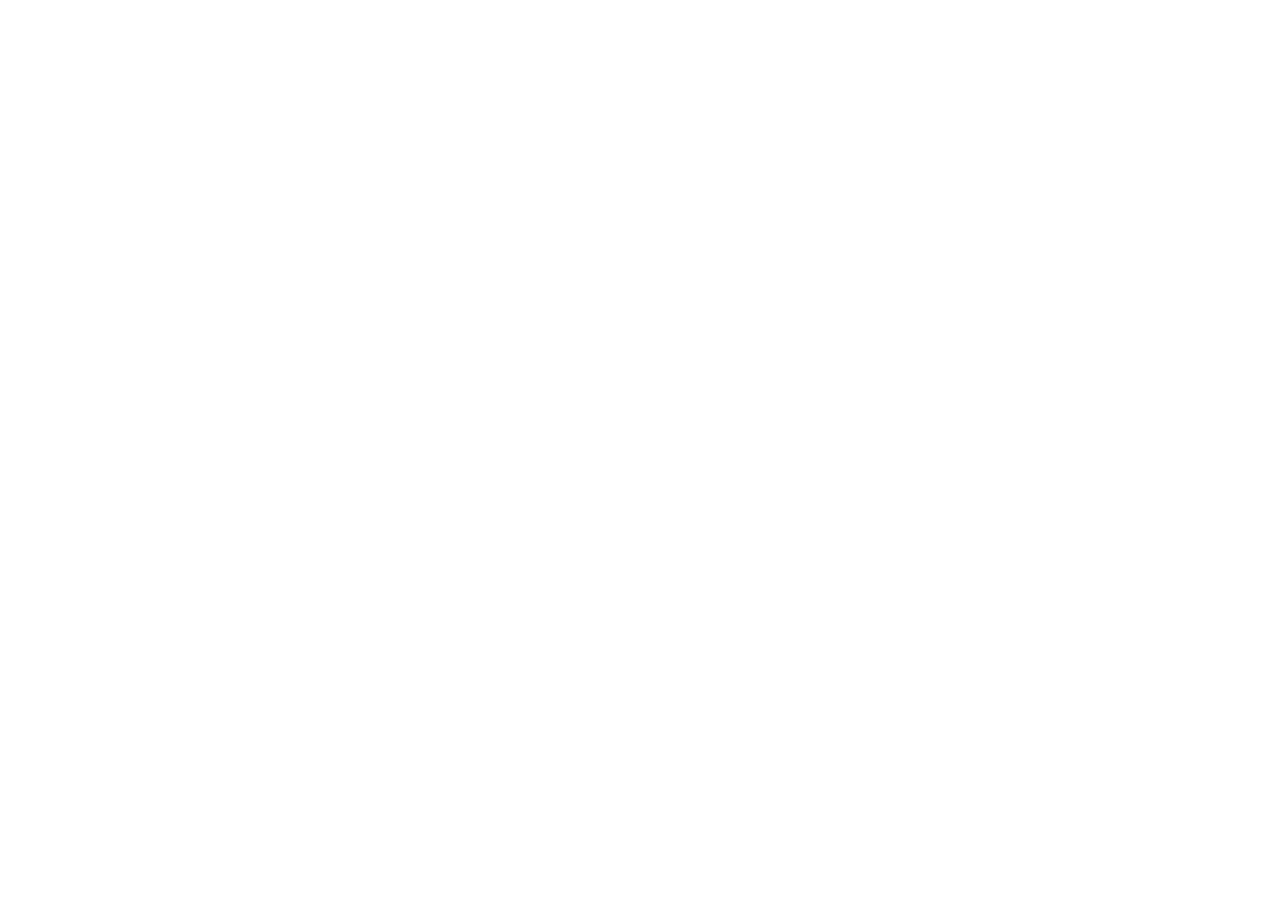
==== sem IA/index.html @ d4864483 "Criando pastas e arquivos" ====
<!DOCTYPE html>
<html lang="en">
<head>
    <meta charset="UTF-8">
    <meta name="viewport" content="width=device-width, initial-scale=1.0">
    <title>Document</title>
</head>
<body>
    
</body>
</html>
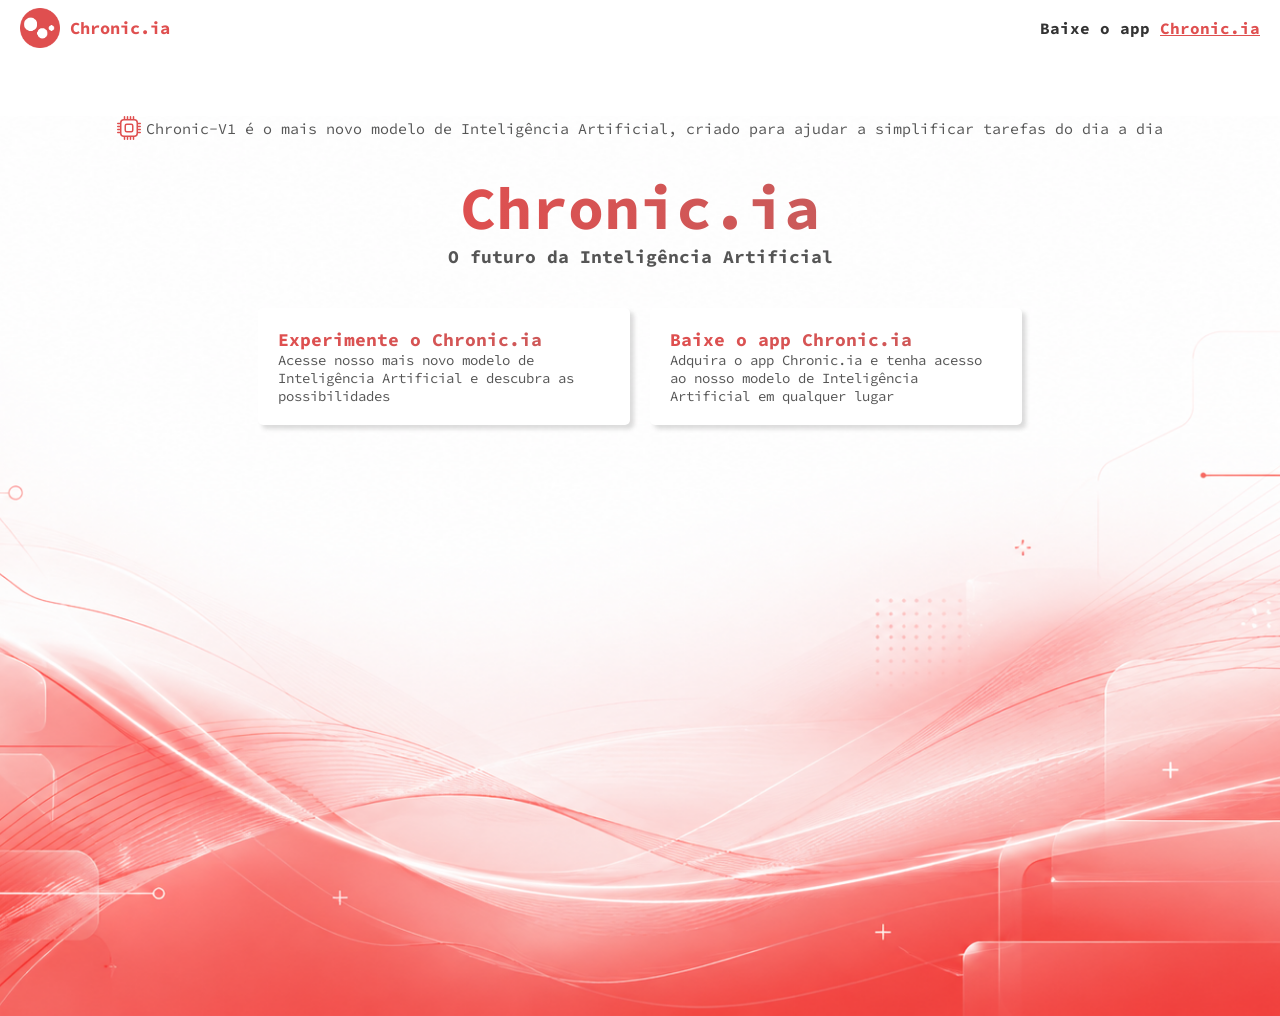
==== commit 95995ab2: "Criando início da landing page e estrutura de pastas" ====
--- a/sem IA/index.html
+++ b/sem IA/index.html
@@ -1,11 +1,52 @@
 <!DOCTYPE html>
 <html lang="en">
+
 <head>
     <meta charset="UTF-8">
     <meta name="viewport" content="width=device-width, initial-scale=1.0">
-    <title>Document</title>
+    <title>Chronic.ia</title>
+    <link rel="stylesheet" href="style.css">
+    <link rel="shortcut icon" href="../public/icon.png" type="image/x-icon">
 </head>
+
 <body>
-    
+    <header>
+        <div class="logo">
+            <img src="../public/icon.png" alt="Logo Chronic.ia" />
+            <h1>Chronic.ia</h1>
+        </div>
+
+        <a href="#">Baixe o app <span>Chronic.ia</span></a>
+    </header>
+
+    <main>
+        <div class="main-text">
+            <svg xmlns="http://www.w3.org/2000/svg" width="24" height="24" fill="#df4f4f" class="bi bi-cpu"
+                viewBox="0 0 16 16">
+                <path
+                    d="M5 0a.5.5 0 0 1 .5.5V2h1V.5a.5.5 0 0 1 1 0V2h1V.5a.5.5 0 0 1 1 0V2h1V.5a.5.5 0 0 1 1 0V2A2.5 2.5 0 0 1 14 4.5h1.5a.5.5 0 0 1 0 1H14v1h1.5a.5.5 0 0 1 0 1H14v1h1.5a.5.5 0 0 1 0 1H14v1h1.5a.5.5 0 0 1 0 1H14a2.5 2.5 0 0 1-2.5 2.5v1.5a.5.5 0 0 1-1 0V14h-1v1.5a.5.5 0 0 1-1 0V14h-1v1.5a.5.5 0 0 1-1 0V14h-1v1.5a.5.5 0 0 1-1 0V14A2.5 2.5 0 0 1 2 11.5H.5a.5.5 0 0 1 0-1H2v-1H.5a.5.5 0 0 1 0-1H2v-1H.5a.5.5 0 0 1 0-1H2v-1H.5a.5.5 0 0 1 0-1H2A2.5 2.5 0 0 1 4.5 2V.5A.5.5 0 0 1 5 0m-.5 3A1.5 1.5 0 0 0 3 4.5v7A1.5 1.5 0 0 0 4.5 13h7a1.5 1.5 0 0 0 1.5-1.5v-7A1.5 1.5 0 0 0 11.5 3zM5 6.5A1.5 1.5 0 0 1 6.5 5h3A1.5 1.5 0 0 1 11 6.5v3A1.5 1.5 0 0 1 9.5 11h-3A1.5 1.5 0 0 1 5 9.5zM6.5 6a.5.5 0 0 0-.5.5v3a.5.5 0 0 0 .5.5h3a.5.5 0 0 0 .5-.5v-3a.5.5 0 0 0-.5-.5z" />
+            </svg>
+            <h1>Chronic-V1 é o mais novo modelo de Inteligência Artificial, criado para ajudar a simplificar tarefas do
+                dia a dia</h1>
+        </div>
+
+        <div class="cta">
+            <h1>Chronic.ia</h1>
+            <p>O futuro da Inteligência Artificial</p>
+
+            <div class="links">
+                <a href="./chat.html">
+                    <h1>Experimente o Chronic.ia</h1>
+                    <p>Acesse nosso mais novo modelo de Inteligência Artificial e descubra as possibilidades</p>
+                </a>
+
+                <a href="./app.html">
+                    <h1>Baixe o app Chronic.ia</h1>
+                    <p>Adquira o app Chronic.ia e tenha acesso ao nosso modelo de Inteligência Artificial em qualquer lugar</p>
+                </a>
+            </div>
+        </div>
+    </main>
 </body>
+
 </html>
--- a/sem IA/style.css
+++ b/sem IA/style.css
@@ -0,0 +1,127 @@
+@import url('https://fonts.googleapis.com/css2?family=Source+Code+Pro:ital,wght@0,200..900;1,200..900&display=swap');
+
+* {
+  margin: 0;
+  padding: 0;
+  box-sizing: border-box;
+  font-family: "Source Code Pro", monospace;
+}
+
+html,
+body {
+  height: 100%;
+}
+
+header {
+  display: flex;
+  justify-content: space-between;
+  align-items: center;
+  padding: 8px 20px;
+
+  .logo {
+    display: flex;
+    align-items: center;
+    gap: 10px;
+
+    h1 {
+      font-size: 17px;
+      color: #df4f4f;
+    }
+
+    img {
+      width: 40px;
+    }
+  }
+
+  a {
+    text-decoration: none;
+    color: #333;
+    font-size: 16px;
+    font-weight: bold;
+
+    span {
+      color: #df4f4f;
+      text-decoration: underline;
+    }
+  }
+}
+
+main {
+  display: flex;
+  flex-direction: column;
+  align-items: center;
+  margin-top: 60px;
+  gap: 30px;
+  background-image: url(../public/wallpaper.png);
+  background-size: cover;
+  background-position: center;
+  height: 100%;
+
+  .main-text {
+    display: flex;
+    align-items: center;
+    justify-content: center;
+    gap: 5px;
+
+    h1 {
+      font-size: 15px;
+      color: #555555;
+      font-weight: normal;
+    }
+  }
+
+  .cta {
+    display: flex;
+    flex-direction: column;
+    align-items: center;
+    justify-content: center;
+
+    h1 {
+      background: -webkit-linear-gradient(25deg, #df4f4f, #c95b5b);
+      -webkit-background-clip: text;
+      -webkit-text-fill-color: transparent;
+      font-size: 60px;
+    }
+
+    p {
+      font-size: 18px;
+      color: #555555;
+      font-weight: bold;
+    }
+
+    .links {
+      display: flex;
+      gap: 20px;
+      margin-top: 20px;
+      padding: 20px;
+      justify-content: center;
+
+      a {
+        text-decoration: none;
+        background-color: #fff;
+        color: #df4f4f;
+        font-size: 16px;
+        font-weight: bold;
+        padding: 20px;
+        border-radius: 5px;
+        transition: 300ms;
+        width: 30%;
+        box-shadow: 4px 4px 4px #3333332c;
+
+        h1 {
+          font-size: 18px;
+        }
+
+        p {
+          font-size: 14px;
+          color: #555555;
+          font-weight: normal;
+        }
+
+        &:hover {
+          transform: scale(1.05);
+        }
+      }
+    }
+  }
+}
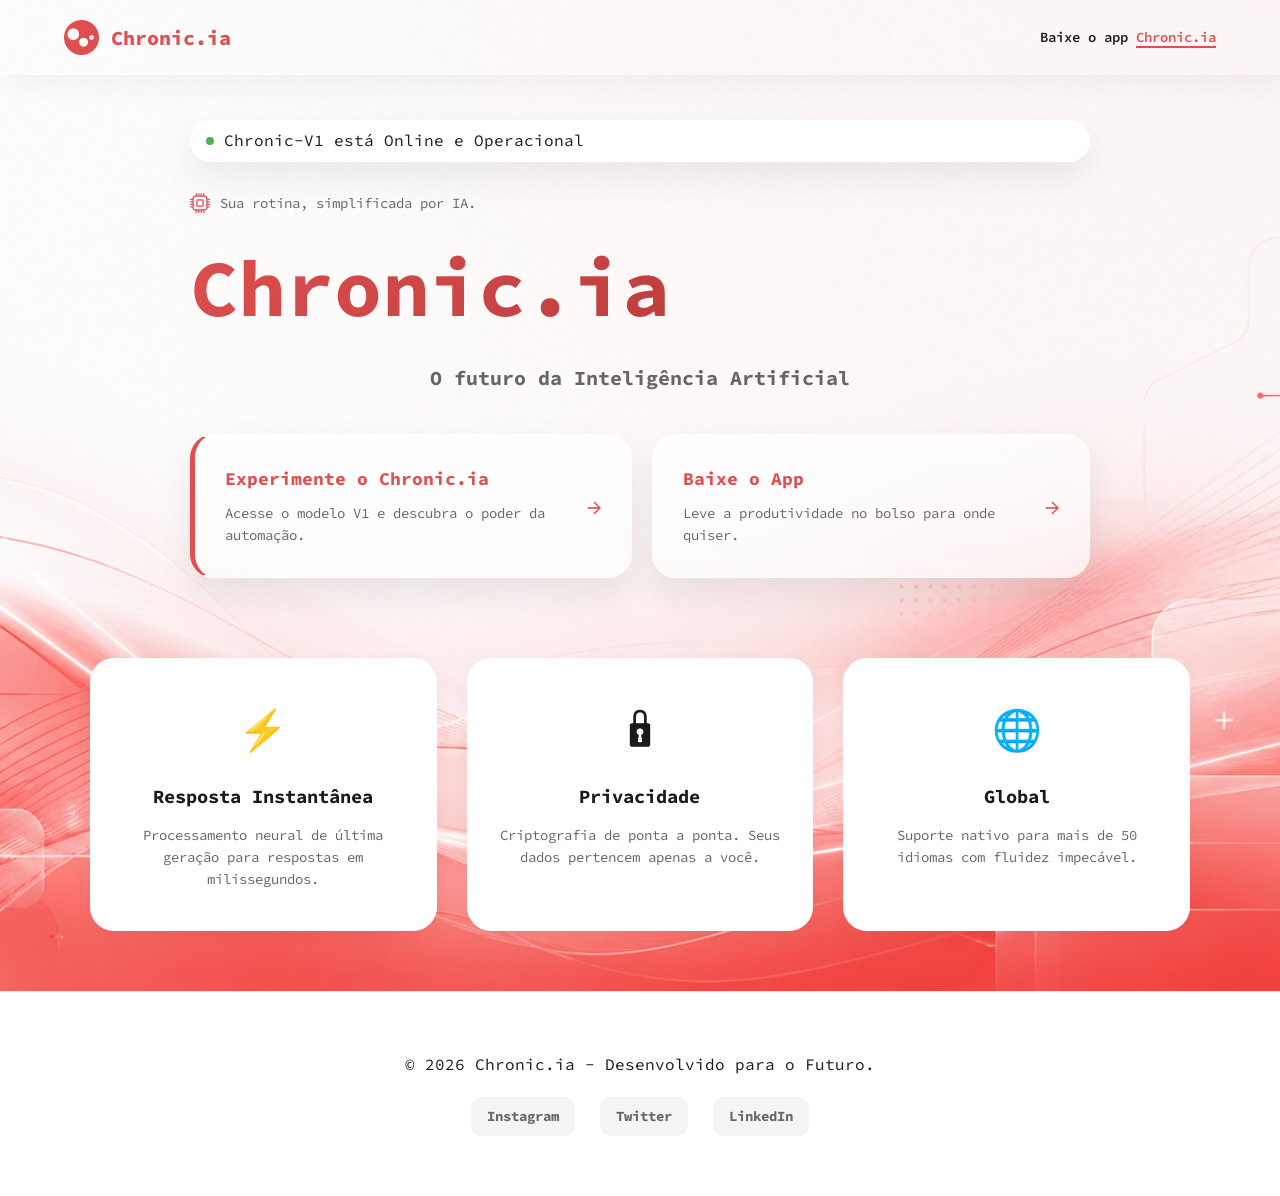
==== commit 16997857: "Mudanças na landing page e criei o arquivo chat.html" ====
--- a/sem IA/index.html
+++ b/sem IA/index.html
@@ -1,52 +1,85 @@
 <!DOCTYPE html>
-<html lang="en">
-
+<html lang="pt-br">
 <head>
     <meta charset="UTF-8">
     <meta name="viewport" content="width=device-width, initial-scale=1.0">
-    <title>Chronic.ia</title>
+    <title>Chronic.ia | O Futuro da Inteligência</title>
     <link rel="stylesheet" href="style.css">
     <link rel="shortcut icon" href="../public/icon.png" type="image/x-icon">
 </head>
-
 <body>
     <header>
         <div class="logo">
             <img src="../public/icon.png" alt="Logo Chronic.ia" />
             <h1>Chronic.ia</h1>
         </div>
-
-        <a href="#">Baixe o app <span>Chronic.ia</span></a>
+        <a href="#" class="nav-download">Baixe o app <span>Chronic.ia</span></a>
     </header>
 
     <main>
-        <div class="main-text">
-            <svg xmlns="http://www.w3.org/2000/svg" width="24" height="24" fill="#df4f4f" class="bi bi-cpu"
-                viewBox="0 0 16 16">
-                <path
-                    d="M5 0a.5.5 0 0 1 .5.5V2h1V.5a.5.5 0 0 1 1 0V2h1V.5a.5.5 0 0 1 1 0V2h1V.5a.5.5 0 0 1 1 0V2A2.5 2.5 0 0 1 14 4.5h1.5a.5.5 0 0 1 0 1H14v1h1.5a.5.5 0 0 1 0 1H14v1h1.5a.5.5 0 0 1 0 1H14v1h1.5a.5.5 0 0 1 0 1H14a2.5 2.5 0 0 1-2.5 2.5v1.5a.5.5 0 0 1-1 0V14h-1v1.5a.5.5 0 0 1-1 0V14h-1v1.5a.5.5 0 0 1-1 0V14h-1v1.5a.5.5 0 0 1-1 0V14A2.5 2.5 0 0 1 2 11.5H.5a.5.5 0 0 1 0-1H2v-1H.5a.5.5 0 0 1 0-1H2v-1H.5a.5.5 0 0 1 0-1H2v-1H.5a.5.5 0 0 1 0-1H2A2.5 2.5 0 0 1 4.5 2V.5A.5.5 0 0 1 5 0m-.5 3A1.5 1.5 0 0 0 3 4.5v7A1.5 1.5 0 0 0 4.5 13h7a1.5 1.5 0 0 0 1.5-1.5v-7A1.5 1.5 0 0 0 11.5 3zM5 6.5A1.5 1.5 0 0 1 6.5 5h3A1.5 1.5 0 0 1 11 6.5v3A1.5 1.5 0 0 1 9.5 11h-3A1.5 1.5 0 0 1 5 9.5zM6.5 6a.5.5 0 0 0-.5.5v3a.5.5 0 0 0 .5.5h3a.5.5 0 0 0 .5-.5v-3a.5.5 0 0 0-.5-.5z" />
-            </svg>
-            <h1>Chronic-V1 é o mais novo modelo de Inteligência Artificial, criado para ajudar a simplificar tarefas do
-                dia a dia</h1>
+        <div class="hero">
+            <div class="ai-status">
+                <span class="dot"></span>
+                <p>Chronic-V1 está Online e Operacional</p>
+            </div>
+            
+            <div class="main-text">
+                <svg xmlns="http://www.w3.org/2000/svg" width="20" height="20" fill="#df4f4f" viewBox="0 0 16 16">
+                    <path d="M5 0a.5.5 0 0 1 .5.5V2h1V.5a.5.5 0 0 1 1 0V2h1V.5a.5.5 0 0 1 1 0V2h1V.5a.5.5 0 0 1 1 0V2A2.5 2.5 0 0 1 14 4.5h1.5a.5.5 0 0 1 0 1H14v1h1.5a.5.5 0 0 1 0 1H14v1h1.5a.5.5 0 0 1 0 1H14v1h1.5a.5.5 0 0 1 0 1H14a2.5 2.5 0 0 1-2.5 2.5v1.5a.5.5 0 0 1-1 0V14h-1v1.5a.5.5 0 0 1-1 0V14h-1v1.5a.5.5 0 0 1-1 0V14h-1v1.5a.5.5 0 0 1-1 0V14A2.5 2.5 0 0 1 2 11.5H.5a.5.5 0 0 1 0-1H2v-1H.5a.5.5 0 0 1 0-1H2v-1H.5a.5.5 0 0 1 0-1H2v-1H.5a.5.5 0 0 1 0-1H2A2.5 2.5 0 0 1 4.5 2V.5A.5.5 0 0 1 5 0m-.5 3A1.5 1.5 0 0 0 3 4.5v7A1.5 1.5 0 0 0 4.5 13h7a1.5 1.5 0 0 0 1.5-1.5v-7A1.5 1.5 0 0 0 11.5 3zM5 6.5A1.5 1.5 0 0 1 6.5 5h3A1.5 1.5 0 0 1 11 6.5v3A1.5 1.5 0 0 1 9.5 11h-3A1.5 1.5 0 0 1 5 9.5zM6.5 6a.5.5 0 0 0-.5.5v3a.5.5 0 0 0 .5.5h3a.5.5 0 0 0 .5-.5v-3a.5.5 0 0 0-.5-.5z" />
+                </svg>
+                <span>Sua rotina, simplificada por IA.</span>
+            </div>
+
+            <div class="cta">
+                <h1>Chronic.ia</h1>
+                <p class="tagline">O futuro da Inteligência Artificial</p>
+
+                <div class="links-container">
+                    <a href="./chat.html" class="glass-card primary">
+                        <div class="content">
+                            <h3>Experimente o Chronic.ia</h3>
+                            <p>Acesse o modelo V1 e descubra o poder da automação.</p>
+                        </div>
+                        <span class="arrow">→</span>
+                    </a>
+
+                    <a href="#" class="glass-card">
+                        <div class="content">
+                            <h3>Baixe o App</h3>
+                            <p>Leve a produtividade no bolso para onde quiser.</p>
+                        </div>
+                        <span class="arrow">→</span>
+                    </a>
+                </div>
+            </div>
         </div>
 
-        <div class="cta">
-            <h1>Chronic.ia</h1>
-            <p>O futuro da Inteligência Artificial</p>
+        <section class="features">
+            <div class="feature-card">
+                <div class="icon">⚡</div>
+                <h3>Resposta Instantânea</h3>
+                <p>Processamento neural de última geração para respostas em milissegundos.</p>
+            </div>
+            <div class="feature-card">
+                <div class="icon">🔒</div>
+                <h3>Privacidade</h3>
+                <p>Criptografia de ponta a ponta. Seus dados pertencem apenas a você.</p>
+            </div>
+            <div class="feature-card">
+                <div class="icon">🌐</div>
+                <h3>Global</h3>
+                <p>Suporte nativo para mais de 50 idiomas com fluidez impecável.</p>
+            </div>
+        </section>
+    </main>
 
-            <div class="links">
-                <a href="./chat.html">
-                    <h1>Experimente o Chronic.ia</h1>
-                    <p>Acesse nosso mais novo modelo de Inteligência Artificial e descubra as possibilidades</p>
-                </a>
-
-                <a href="./app.html">
-                    <h1>Baixe o app Chronic.ia</h1>
-                    <p>Adquira o app Chronic.ia e tenha acesso ao nosso modelo de Inteligência Artificial em qualquer lugar</p>
-                </a>
-            </div>
+    <footer>
+        <p>&copy; 2026 Chronic.ia - Desenvolvido para o Futuro.</p>
+        <div class="social">
+            <a href="#">Instagram</a>
+            <a href="#">Twitter</a>
+            <a href="#">LinkedIn</a>
         </div>
-    </main>
+    </footer>
 </body>
-
 </html>
--- a/sem IA/style.css
+++ b/sem IA/style.css
@@ -1,4 +1,4 @@
-@import url('https://fonts.googleapis.com/css2?family=Source+Code+Pro:ital,wght@0,200..900;1,200..900&display=swap');
+@import url('https://fonts.googleapis.com/css2?family=Source+Code+Pro:wght@200..900&display=swap');
 
 * {
   margin: 0;
@@ -7,121 +7,250 @@
   font-family: "Source Code Pro", monospace;
 }
 
-html,
 body {
-  height: 100%;
+  background-color: #fdfdfd;
+  color: #1a1a1a;
+  line-height: 1.6;
+  overflow-x: hidden;
 }
 
 header {
   display: flex;
   justify-content: space-between;
   align-items: center;
-  padding: 8px 20px;
-
-  .logo {
-    display: flex;
-    align-items: center;
-    gap: 10px;
-
-    h1 {
-      font-size: 17px;
-      color: #df4f4f;
-    }
-
-    img {
-      width: 40px;
-    }
-  }
-
-  a {
-    text-decoration: none;
-    color: #333;
-    font-size: 16px;
-    font-weight: bold;
-
-    span {
-      color: #df4f4f;
-      text-decoration: underline;
-    }
-  }
+  padding: 20px 5%;
+  position: fixed;
+  width: 100%;
+  top: 0;
+  z-index: 1000;
+  box-shadow: 10px 10px 30px rgba(0, 0, 0, 0.05);
+}
+
+.logo {
+  display: flex;
+  align-items: center;
+  gap: 12px;
+}
+
+.logo img {
+  width: 35px;
+}
+
+.logo h1 {
+  font-size: 20px;
+  color: #df4f4f;
+  font-weight: 800;
+}
+
+.nav-download {
+  text-decoration: none;
+  color: #1a1a1a;
+  font-weight: 600;
+  font-size: 14px;
+  transition: 0.3s;
+}
+
+.nav-download span {
+  color: #df4f4f;
+  border-bottom: 2px solid #df4f4f;
 }
 
 main {
   display: flex;
   flex-direction: column;
   align-items: center;
-  margin-top: 60px;
-  gap: 30px;
-  background-image: url(../public/wallpaper.png);
+  padding: 60px 5%;
+  background-image: radial-gradient(circle at top right, rgba(223, 79, 79, 0.05), transparent),
+    url('../public/wallpaper.png');
   background-size: cover;
   background-position: center;
-  height: 100%;
-
-  .main-text {
-    display: flex;
-    align-items: center;
-    justify-content: center;
-    gap: 5px;
-
-    h1 {
-      font-size: 15px;
-      color: #555555;
-      font-weight: normal;
-    }
-  }
-
-  .cta {
-    display: flex;
+  min-height: 100vh;
+  padding-top: 120px;
+}
+
+.ai-status {
+  display: flex;
+  align-items: center;
+  gap: 10px;
+  background: white;
+  padding: 8px 16px;
+  border-radius: 50px;
+  box-shadow: 0 15px 35px rgba(0, 0, 0, 0.08);
+  margin-bottom: 30px;
+}
+
+.dot {
+  width: 8px;
+  height: 8px;
+  background: #4CAF50;
+  border-radius: 50%;
+  animation: pulse 2s infinite;
+}
+
+.main-text {
+  display: flex;
+  align-items: center;
+  gap: 10px;
+  color: #666;
+  font-size: 14px;
+}
+
+.cta h1 {
+  font-size: clamp(40px, 8vw, 80px);
+  background: linear-gradient(135deg, #df4f4f 0%, #a33232 100%);
+  -webkit-background-clip: text;
+  -webkit-text-fill-color: transparent;
+  margin: 10px 0;
+  animation: fadeInDown 1.2s ease-out;
+}
+
+.tagline {
+  font-size: 20px;
+  font-weight: 700;
+  color: #666;
+  text-align: center;
+  margin-bottom: 40px;
+}
+
+.links-container {
+  display: flex;
+  gap: 20px;
+  width: 100%;
+  max-width: 900px;
+  margin-bottom: 80px;
+}
+
+.glass-card {
+  flex: 1;
+  text-decoration: none;
+  background: rgba(255, 255, 255, 0.7);
+  backdrop-filter: blur(15px);
+  padding: 30px;
+  border-radius: 24px;
+  border: 1px solid rgba(255, 255, 255, 0.4);
+  display: flex;
+  justify-content: space-between;
+  align-items: center;
+  transition: all 0.4s cubic-bezier(0.175, 0.885, 0.32, 1.275);
+  box-shadow: 0 15px 35px rgba(0, 0, 0, 0.08);
+}
+
+.glass-card.primary {
+  border-left: 5px solid #df4f4f;
+}
+
+.glass-card h3 {
+  color: #df4f4f;
+  font-size: 18px;
+  margin-bottom: 8px;
+}
+
+.glass-card p {
+  color: #666;
+  font-size: 14px;
+}
+
+.glass-card .arrow {
+  font-size: 24px;
+  color: #df4f4f;
+  transition: 0.3s;
+}
+
+.glass-card:hover {
+  transform: translateY(-10px);
+  background: white;
+  border-color: #df4f4f;
+}
+
+.features {
+  display: grid;
+  grid-template-columns: repeat(auto-fit, minmax(280px, 1fr));
+  gap: 30px;
+  width: 100%;
+  max-width: 1100px;
+}
+
+.feature-card {
+  background: white;
+  padding: 40px 30px;
+  border-radius: 24px;
+  text-align: center;
+  transition: 0.3s;
+  box-shadow: 0 4px 20px rgba(0, 0, 0, 0.03);
+}
+
+.feature-card:hover {
+  transform: translateY(-5px);
+  box-shadow: 0 15px 35px rgba(0, 0, 0, 0.08);
+}
+
+.feature-card .icon {
+  font-size: 40px;
+  margin-bottom: 20px;
+}
+
+.feature-card h3 {
+  margin-bottom: 12px;
+  font-weight: 700;
+}
+
+.feature-card p {
+  color: #666;
+  font-size: 14px;
+}
+
+footer {
+  padding: 60px 5%;
+  text-align: center;
+  background: #fff;
+  border-top: 1px solid #eee;
+}
+
+.social {
+  display: flex;
+  justify-content: center;
+  gap: 25px;
+  margin-top: 20px;
+}
+
+.social a {
+  text-decoration: none;
+  color: #666;
+  font-size: 14px;
+  font-weight: 700;
+  transition: 0.3s;
+  padding: 8px 16px;
+  background: #f5f5f5;
+  border-radius: 10px;
+}
+
+.social a:hover {
+  color: white;
+  background: #df4f4f;
+}
+
+@media (max-width: 768px) {
+  .links-container {
     flex-direction: column;
-    align-items: center;
-    justify-content: center;
-
-    h1 {
-      background: -webkit-linear-gradient(25deg, #df4f4f, #c95b5b);
-      -webkit-background-clip: text;
-      -webkit-text-fill-color: transparent;
-      font-size: 60px;
-    }
-
-    p {
-      font-size: 18px;
-      color: #555555;
-      font-weight: bold;
-    }
-
-    .links {
-      display: flex;
-      gap: 20px;
-      margin-top: 20px;
-      padding: 20px;
-      justify-content: center;
-
-      a {
-        text-decoration: none;
-        background-color: #fff;
-        color: #df4f4f;
-        font-size: 16px;
-        font-weight: bold;
-        padding: 20px;
-        border-radius: 5px;
-        transition: 300ms;
-        width: 30%;
-        box-shadow: 4px 4px 4px #3333332c;
-
-        h1 {
-          font-size: 18px;
-        }
-
-        p {
-          font-size: 14px;
-          color: #555555;
-          font-weight: normal;
-        }
-
-        &:hover {
-          transform: scale(1.05);
-        }
-      }
-    }
+  }
+
+  .glass-card {
+    width: 100%;
+  }
+
+  .cta h1 {
+    font-size: 45px;
+  }
+}
+
+@keyframes fadeInDown {
+  from {
+    opacity: 0;
+    transform: translateY(-30px);
+  }
+
+  to {
+    opacity: 1;
+    transform: translateY(0);
   }
 }
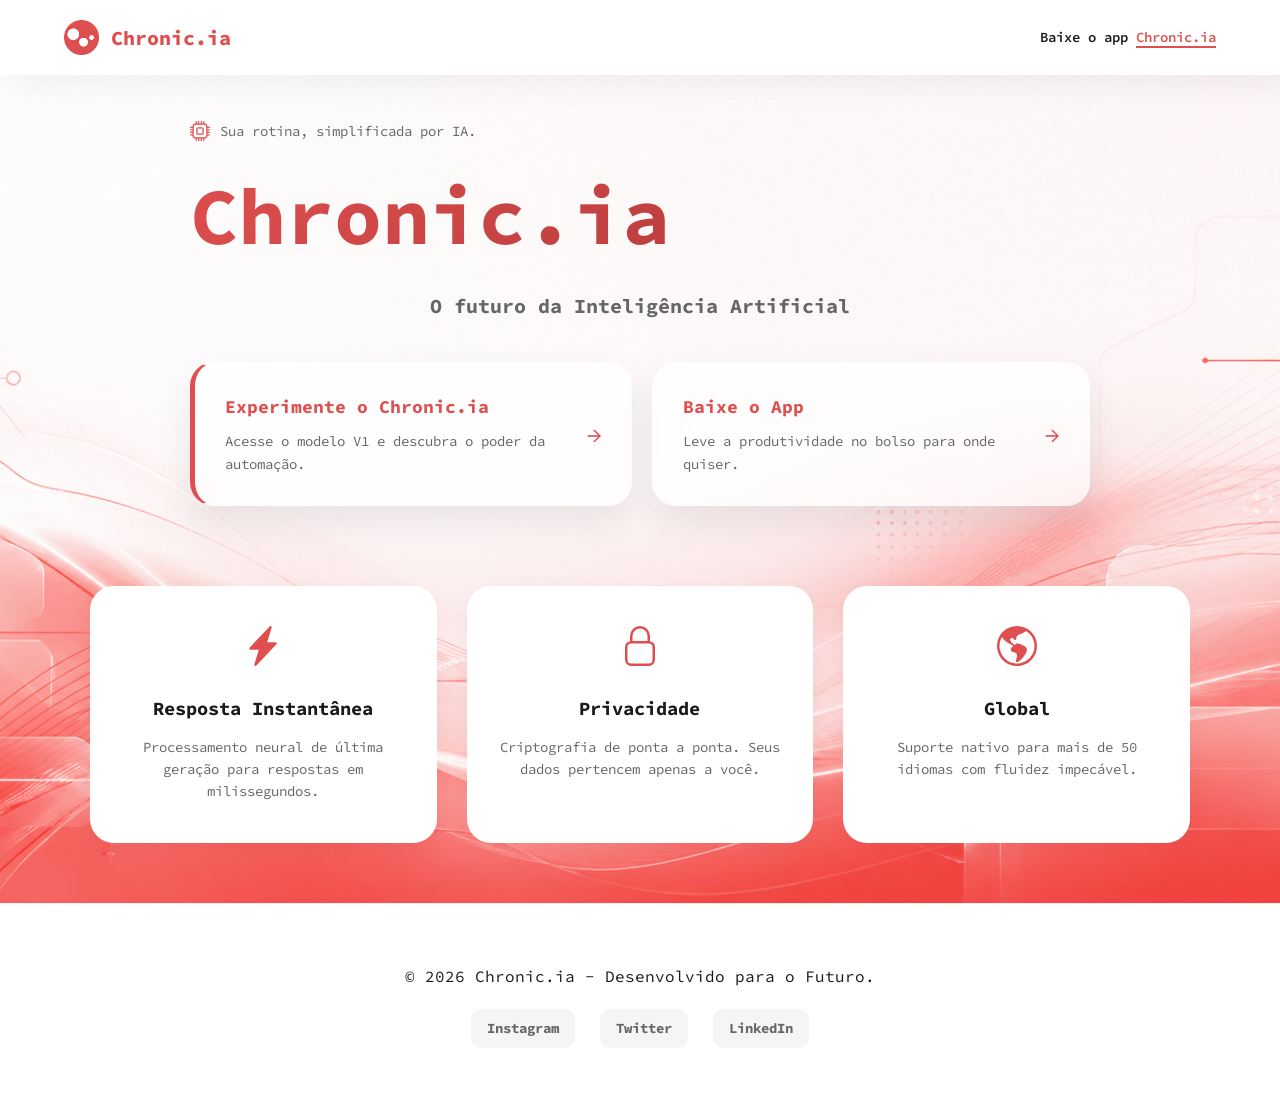
==== commit fef7ff3d: "Mudanças de interface na home e criação da pagina de login" ====
--- a/sem IA/index.html
+++ b/sem IA/index.html
@@ -1,5 +1,6 @@
 <!DOCTYPE html>
 <html lang="pt-br">
+
 <head>
     <meta charset="UTF-8">
     <meta name="viewport" content="width=device-width, initial-scale=1.0">
@@ -7,25 +8,22 @@
     <link rel="stylesheet" href="style.css">
     <link rel="shortcut icon" href="../public/icon.png" type="image/x-icon">
 </head>
+
 <body>
     <header>
         <div class="logo">
             <img src="../public/icon.png" alt="Logo Chronic.ia" />
             <h1>Chronic.ia</h1>
         </div>
-        <a href="#" class="nav-download">Baixe o app <span>Chronic.ia</span></a>
+        <a href="./download.html" class="nav-download">Baixe o app <span>Chronic.ia</span></a>
     </header>
 
     <main>
         <div class="hero">
-            <div class="ai-status">
-                <span class="dot"></span>
-                <p>Chronic-V1 está Online e Operacional</p>
-            </div>
-            
             <div class="main-text">
                 <svg xmlns="http://www.w3.org/2000/svg" width="20" height="20" fill="#df4f4f" viewBox="0 0 16 16">
-                    <path d="M5 0a.5.5 0 0 1 .5.5V2h1V.5a.5.5 0 0 1 1 0V2h1V.5a.5.5 0 0 1 1 0V2h1V.5a.5.5 0 0 1 1 0V2A2.5 2.5 0 0 1 14 4.5h1.5a.5.5 0 0 1 0 1H14v1h1.5a.5.5 0 0 1 0 1H14v1h1.5a.5.5 0 0 1 0 1H14v1h1.5a.5.5 0 0 1 0 1H14a2.5 2.5 0 0 1-2.5 2.5v1.5a.5.5 0 0 1-1 0V14h-1v1.5a.5.5 0 0 1-1 0V14h-1v1.5a.5.5 0 0 1-1 0V14h-1v1.5a.5.5 0 0 1-1 0V14A2.5 2.5 0 0 1 2 11.5H.5a.5.5 0 0 1 0-1H2v-1H.5a.5.5 0 0 1 0-1H2v-1H.5a.5.5 0 0 1 0-1H2v-1H.5a.5.5 0 0 1 0-1H2A2.5 2.5 0 0 1 4.5 2V.5A.5.5 0 0 1 5 0m-.5 3A1.5 1.5 0 0 0 3 4.5v7A1.5 1.5 0 0 0 4.5 13h7a1.5 1.5 0 0 0 1.5-1.5v-7A1.5 1.5 0 0 0 11.5 3zM5 6.5A1.5 1.5 0 0 1 6.5 5h3A1.5 1.5 0 0 1 11 6.5v3A1.5 1.5 0 0 1 9.5 11h-3A1.5 1.5 0 0 1 5 9.5zM6.5 6a.5.5 0 0 0-.5.5v3a.5.5 0 0 0 .5.5h3a.5.5 0 0 0 .5-.5v-3a.5.5 0 0 0-.5-.5z" />
+                    <path
+                        d="M5 0a.5.5 0 0 1 .5.5V2h1V.5a.5.5 0 0 1 1 0V2h1V.5a.5.5 0 0 1 1 0V2h1V.5a.5.5 0 0 1 1 0V2A2.5 2.5 0 0 1 14 4.5h1.5a.5.5 0 0 1 0 1H14v1h1.5a.5.5 0 0 1 0 1H14v1h1.5a.5.5 0 0 1 0 1H14v1h1.5a.5.5 0 0 1 0 1H14a2.5 2.5 0 0 1-2.5 2.5v1.5a.5.5 0 0 1-1 0V14h-1v1.5a.5.5 0 0 1-1 0V14h-1v1.5a.5.5 0 0 1-1 0V14h-1v1.5a.5.5 0 0 1-1 0V14A2.5 2.5 0 0 1 2 11.5H.5a.5.5 0 0 1 0-1H2v-1H.5a.5.5 0 0 1 0-1H2v-1H.5a.5.5 0 0 1 0-1H2v-1H.5a.5.5 0 0 1 0-1H2A2.5 2.5 0 0 1 4.5 2V.5A.5.5 0 0 1 5 0m-.5 3A1.5 1.5 0 0 0 3 4.5v7A1.5 1.5 0 0 0 4.5 13h7a1.5 1.5 0 0 0 1.5-1.5v-7A1.5 1.5 0 0 0 11.5 3zM5 6.5A1.5 1.5 0 0 1 6.5 5h3A1.5 1.5 0 0 1 11 6.5v3A1.5 1.5 0 0 1 9.5 11h-3A1.5 1.5 0 0 1 5 9.5zM6.5 6a.5.5 0 0 0-.5.5v3a.5.5 0 0 0 .5.5h3a.5.5 0 0 0 .5-.5v-3a.5.5 0 0 0-.5-.5z" />
                 </svg>
                 <span>Sua rotina, simplificada por IA.</span>
             </div>
@@ -43,7 +41,7 @@
                         <span class="arrow">→</span>
                     </a>
 
-                    <a href="#" class="glass-card">
+                    <a href="./download.html" class="glass-card">
                         <div class="content">
                             <h3>Baixe o App</h3>
                             <p>Leve a produtividade no bolso para onde quiser.</p>
@@ -56,17 +54,35 @@
 
         <section class="features">
             <div class="feature-card">
-                <div class="icon">⚡</div>
+                <div class="icon">
+                    <svg xmlns="http://www.w3.org/2000/svg" width="40" height="40" fill="#df4f4f"
+                        class="bi bi-lightning-charge-fill" viewBox="0 0 16 16">
+                        <path
+                            d="M11.251.068a.5.5 0 0 1 .227.58L9.677 6.5H13a.5.5 0 0 1 .364.843l-8 8.5a.5.5 0 0 1-.842-.49L6.323 9.5H3a.5.5 0 0 1-.364-.843l8-8.5a.5.5 0 0 1 .615-.09z" />
+                    </svg>
+                </div>
                 <h3>Resposta Instantânea</h3>
                 <p>Processamento neural de última geração para respostas em milissegundos.</p>
             </div>
             <div class="feature-card">
-                <div class="icon">🔒</div>
+                <div class="icon">
+                    <svg xmlns="http://www.w3.org/2000/svg" width="40" height="40" fill="#df4f4f" class="bi bi-lock"
+                        viewBox="0 0 16 16">
+                        <path fill-rule="evenodd"
+                            d="M8 0a4 4 0 0 1 4 4v2.05a2.5 2.5 0 0 1 2 2.45v5a2.5 2.5 0 0 1-2.5 2.5h-7A2.5 2.5 0 0 1 2 13.5v-5a2.5 2.5 0 0 1 2-2.45V4a4 4 0 0 1 4-4M4.5 7A1.5 1.5 0 0 0 3 8.5v5A1.5 1.5 0 0 0 4.5 15h7a1.5 1.5 0 0 0 1.5-1.5v-5A1.5 1.5 0 0 0 11.5 7zM8 1a3 3 0 0 0-3 3v2h6V4a3 3 0 0 0-3-3" />
+                    </svg>
+                </div>
                 <h3>Privacidade</h3>
                 <p>Criptografia de ponta a ponta. Seus dados pertencem apenas a você.</p>
             </div>
             <div class="feature-card">
-                <div class="icon">🌐</div>
+                <div class="icon">
+                    <svg xmlns="http://www.w3.org/2000/svg" width="40" height="40" fill="#df4f4f"
+                        class="bi bi-globe-americas" viewBox="0 0 16 16">
+                        <path
+                            d="M8 0a8 8 0 1 0 0 16A8 8 0 0 0 8 0M2.04 4.326c.325 1.329 2.532 2.54 3.717 3.19.48.263.793.434.743.484q-.121.12-.242.234c-.416.396-.787.749-.758 1.266.035.634.618.824 1.214 1.017.577.188 1.168.38 1.286.983.082.417-.075.988-.22 1.52-.215.782-.406 1.48.22 1.48 1.5-.5 3.798-3.186 4-5 .138-1.243-2-2-3.5-2.5-.478-.16-.755.081-.99.284-.172.15-.322.279-.51.216-.445-.148-2.5-2-1.5-2.5.78-.39.952-.171 1.227.182.078.099.163.208.273.318.609.304.662-.132.723-.633.039-.322.081-.671.277-.867.434-.434 1.265-.791 2.028-1.12.712-.306 1.365-.587 1.579-.88A7 7 0 1 1 2.04 4.327Z" />
+                    </svg>
+                </div>
                 <h3>Global</h3>
                 <p>Suporte nativo para mais de 50 idiomas com fluidez impecável.</p>
             </div>
@@ -82,4 +98,5 @@
         </div>
     </footer>
 </body>
+
 </html>
--- a/sem IA/style.css
+++ b/sem IA/style.css
@@ -24,6 +24,7 @@
   top: 0;
   z-index: 1000;
   box-shadow: 10px 10px 30px rgba(0, 0, 0, 0.05);
+  background-color: #fff;
 }
 
 .logo {
@@ -68,25 +69,6 @@
   padding-top: 120px;
 }
 
-.ai-status {
-  display: flex;
-  align-items: center;
-  gap: 10px;
-  background: white;
-  padding: 8px 16px;
-  border-radius: 50px;
-  box-shadow: 0 15px 35px rgba(0, 0, 0, 0.08);
-  margin-bottom: 30px;
-}
-
-.dot {
-  width: 8px;
-  height: 8px;
-  background: #4CAF50;
-  border-radius: 50%;
-  animation: pulse 2s infinite;
-}
-
 .main-text {
   display: flex;
   align-items: center;
@@ -185,8 +167,16 @@
 }
 
 .feature-card .icon {
-  font-size: 40px;
   margin-bottom: 20px;
+}
+
+.feature-card:hover .icon {
+  transform: scale(1.1) rotate(10deg) translateY(-10px);
+  transition: 500ms;
+}
+
+.feature-card:hover .icon svg {
+  fill: red;
 }
 
 .feature-card h3 {
@@ -227,6 +217,265 @@
 .social a:hover {
   color: white;
   background: #df4f4f;
+}
+
+.download-page main {
+  justify-content: flex-start;
+  padding-top: 40px;
+}
+
+.download-hero {
+  text-align: center;
+  max-width: 700px;
+  margin-bottom: 50px;
+}
+
+.badge {
+  background: rgba(223, 79, 79, 0.1);
+  padding: 6px 15px;
+  border-radius: 30px;
+  font-size: 12px;
+  font-weight: 700;
+  color: #df4f4f;
+  display: inline-block;
+  margin-bottom: 20px;
+}
+
+.platform-grid {
+  display: grid;
+  grid-template-columns: repeat(auto-fit, minmax(280px, 1fr));
+  gap: 30px;
+  width: 100%;
+  max-width: 1000px;
+}
+
+.download-card {
+  background-color: rgba(255, 255, 255, 0.425);
+  padding: 40px;
+  border-radius: 30px;
+  text-align: center;
+  box-shadow: 10px 10px 30px rgba(0, 0, 0, 0.05);
+  transition: 0.4s ease;
+  border: 1px solid #f0f0f0;
+}
+
+.download-card.featured {
+  border: 2px solid #df4f4f;
+  transform: scale(1.05);
+}
+
+.download-card:hover .platform-icon {
+  transform: scale(1.1) rotate(10deg) translateY(-10px);
+  transition: 500ms;
+}
+
+.download-card:hover .platform-icon svg {
+  fill: red;
+}
+
+.platform-icon {
+  margin-bottom: 20px;
+}
+
+.download-card h2 {
+  margin-bottom: 5px;
+  font-size: 24px;
+}
+
+.download-card p {
+  color: #333;
+  margin-bottom: 25px;
+}
+
+.btn-group {
+  display: flex;
+  flex-direction: column;
+  gap: 12px;
+}
+
+.btn-main,
+.btn-primary-gradient,
+.btn-outline {
+  text-decoration: none;
+  padding: 14px;
+  border-radius: 12px;
+  font-weight: 700;
+  font-size: 14px;
+  transition: 0.3s;
+  display: flex;
+  justify-content: center;
+  align-items: center;
+  gap: 4px;
+}
+
+.btn-main {
+  background: #f5f5f5;
+  color: black;
+}
+
+.btn-primary-gradient {
+  background: linear-gradient(135deg, #df4f4f, #a33232);
+  color: white;
+}
+
+.btn-outline {
+  border: 2px solid #eee;
+  color: #333;
+}
+
+.btn-main:hover,
+.btn-outline:hover {
+  background: #eee;
+}
+
+.btn-primary-gradient:hover {
+  box-shadow: 0 8px 20px rgba(223, 79, 79, 0.3);
+}
+
+.login-container {
+  background: linear-gradient(135deg, #f5f5f5, #ffffff);
+  display: flex;
+  justify-content: center;
+  align-items: center;
+  min-height: 100vh;
+}
+
+.login-box {
+  background: #ffffff;
+  padding: 40px;
+  border-radius: 24px;
+  box-shadow: 0 25px 60px rgba(0, 0, 0, 0.08);
+  border: 1px solid #eeeeee;
+  text-align: center;
+}
+
+.login-header p {
+  font-size: 13px;
+  color: #666;
+  margin-bottom: 25px;
+}
+
+.input-group {
+  text-align: left;
+  margin-bottom: 18px;
+}
+
+.label-wrapper {
+  display: flex;
+  justify-content: space-between;
+  align-items: center;
+}
+
+.forgot-link {
+  font-size: 12px;
+  color: #df4f4f;
+  text-decoration: none;
+}
+
+.forgot-link:hover {
+  text-decoration: underline;
+}
+
+.input-group input {
+  width: 100%;
+  padding: 14px;
+  border-radius: 12px;
+  border: 1px solid #ddd;
+  font-size: 14px;
+  transition: 0.3s;
+}
+
+.input-group input:focus {
+  border-color: #df4f4f;
+  box-shadow: 0 0 0 3px rgba(223, 79, 79, 0.1);
+}
+
+.btn-login {
+  width: 100%;
+  padding: 15px;
+  background: linear-gradient(135deg, #df4f4f, #a33232);
+  color: white;
+  border: none;
+  border-radius: 12px;
+  font-size: 15px;
+  font-weight: 700;
+  cursor: pointer;
+  transition: 0.3s;
+  text-decoration: none;
+}
+
+.btn-login:hover {
+  transform: translateY(-2px);
+  box-shadow: 0 10px 20px rgba(223, 79, 79, 0.3);
+}
+
+.divider {
+  display: flex;
+  align-items: center;
+  margin: 25px 0;
+  color: #aaa;
+  font-size: 12px;
+}
+
+.divider::before,
+.divider::after {
+  content: "";
+  flex: 1;
+  height: 1px;
+  background: #eee;
+}
+
+.divider span {
+  margin: 0 10px;
+}
+
+.social-login {
+  display: flex;
+  gap: 10px;
+}
+
+.btn-social {
+  flex: 1;
+  padding: 12px;
+  border-radius: 10px;
+  border: 1px solid #ddd;
+  background: #fafafa;
+  cursor: pointer;
+  font-weight: 600;
+  transition: 0.3s;
+}
+
+.btn-social:hover {
+  background: #f0f0f0;
+}
+
+.signup-text {
+  margin-top: 20px;
+  font-size: 13px;
+}
+
+.signup-text a {
+  color: #df4f4f;
+  font-weight: 700;
+  text-decoration: none;
+}
+
+.back-home {
+  display: block;
+  text-align: center;
+  margin-top: 20px;
+  font-size: 12px;
+  color: #999;
+}
+
+@media (max-width: 768px) {
+  .download-card.featured {
+    transform: scale(1);
+  }
+
+  .preview-info ul {
+    grid-template-columns: 1fr;
+  }
 }
 
 @media (max-width: 768px) {
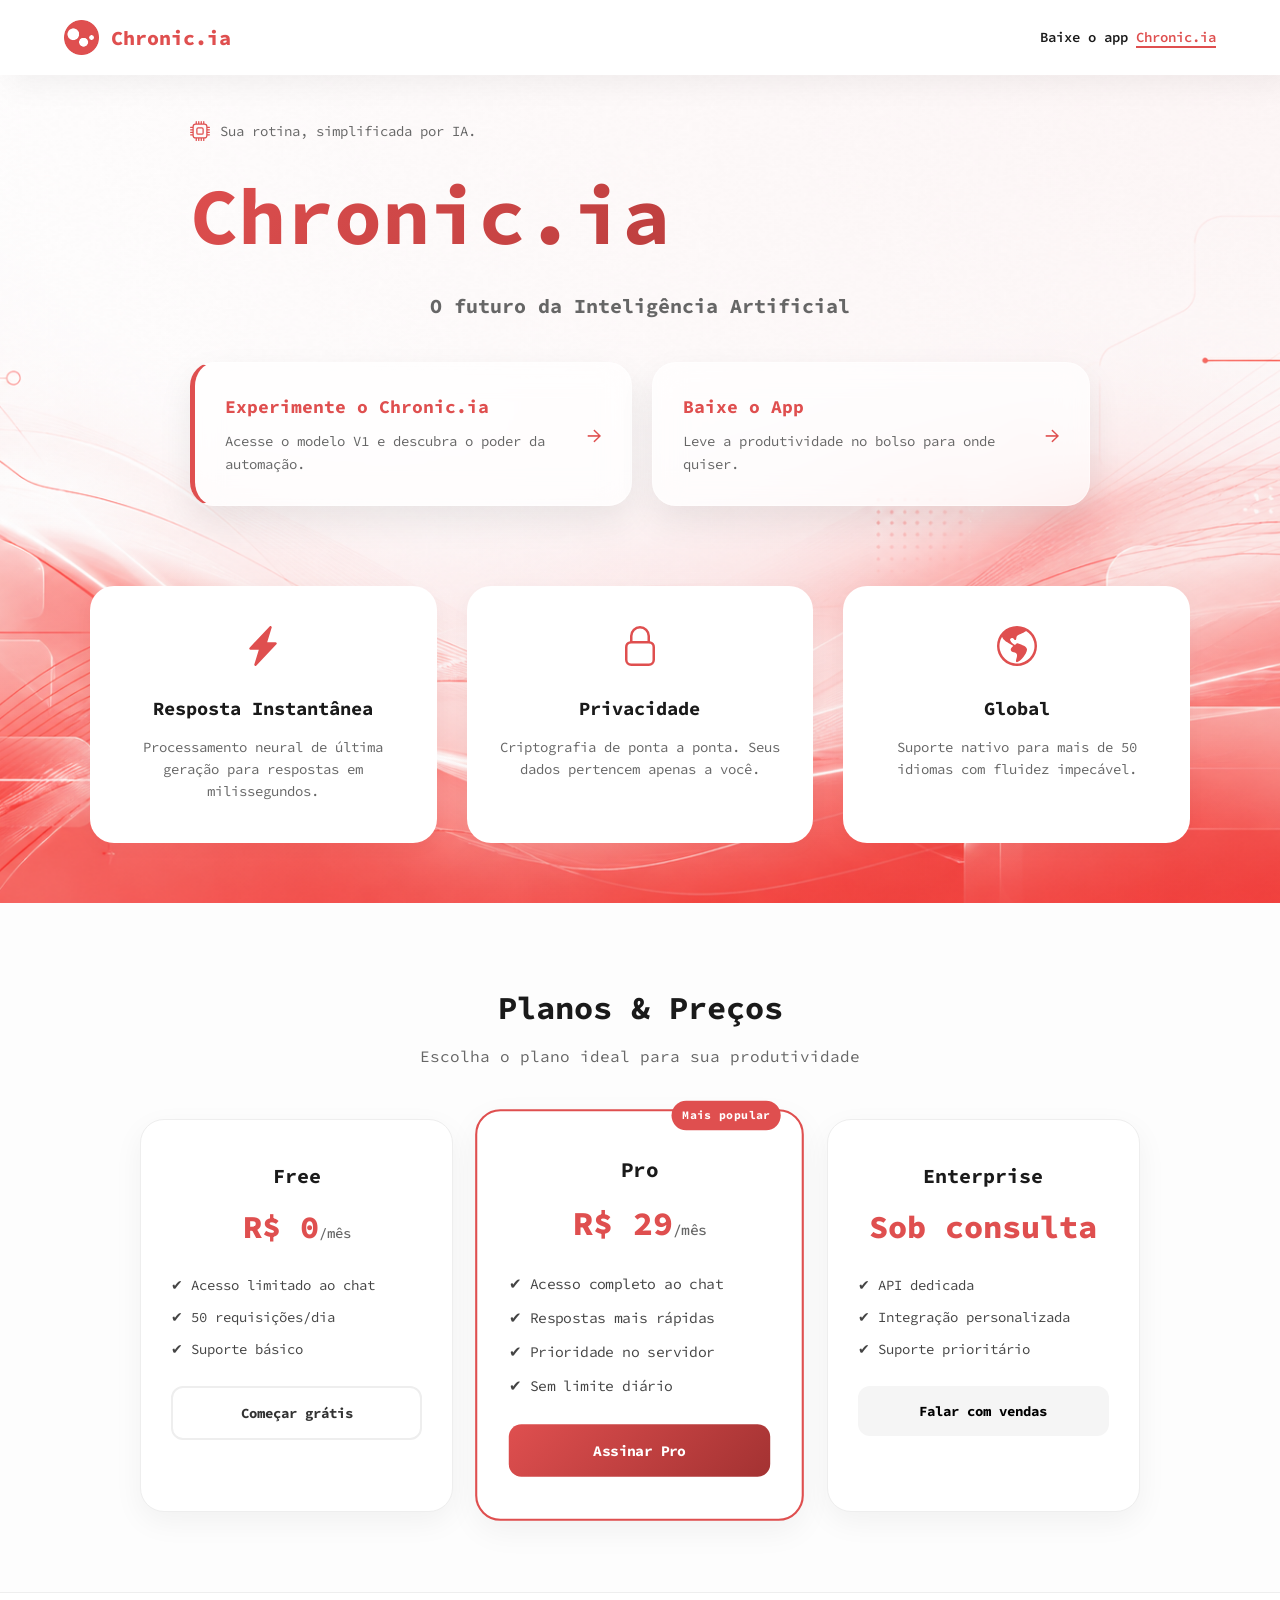
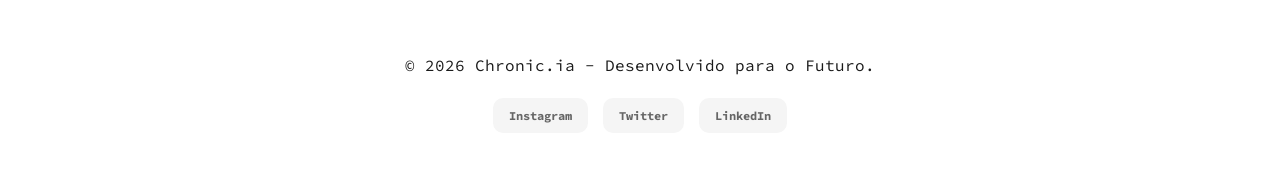
==== commit 98530925: "Commit final - com os arquivos que o gustavo enivou" ====
--- a/sem IA/index.html
+++ b/sem IA/index.html
@@ -33,7 +33,7 @@
                 <p class="tagline">O futuro da Inteligência Artificial</p>
 
                 <div class="links-container">
-                    <a href="./chat.html" class="glass-card primary">
+                    <a href="./login.html" class="glass-card primary">
                         <div class="content">
                             <h3>Experimente o Chronic.ia</h3>
                             <p>Acesse o modelo V1 e descubra o poder da automação.</p>
@@ -89,6 +89,56 @@
         </section>
     </main>
 
+<section class="pricing">
+    <div class="pricing-header">
+        <h2>Planos & Preços</h2>
+        <p>Escolha o plano ideal para sua produtividade</p>
+    </div>
+
+    <div class="pricing-grid">
+        <div class="pricing-card">
+            <h3>Free</h3>
+            <p class="price">R$ 0<span>/mês</span></p>
+
+            <ul>
+                <li>✔ Acesso limitado ao chat</li>
+                <li>✔ 50 requisições/dia</li>
+                <li>✔ Suporte básico</li>
+            </ul>
+
+            <a href="./login.html" class="btn-outline">Começar grátis</a>
+        </div>
+
+        <div class="pricing-card featured">
+            <div class="badge">Mais popular</div>
+            <h3>Pro</h3>
+            <p class="price">R$ 29<span>/mês</span></p>
+
+            <ul>
+                <li>✔ Acesso completo ao chat</li>
+                <li>✔ Respostas mais rápidas</li>
+                <li>✔ Prioridade no servidor</li>
+                <li>✔ Sem limite diário</li>
+            </ul>
+
+            <a href="#" class="btn-primary-gradient">Assinar Pro</a>
+        </div>
+
+        <div class="pricing-card">
+            <h3>Enterprise</h3>
+            <p class="price">Sob consulta</p>
+
+            <ul>
+                <li>✔ API dedicada</li>
+                <li>✔ Integração personalizada</li>
+                <li>✔ Suporte prioritário</li>
+            </ul>
+
+            <a href="#" class="btn-main">Falar com vendas</a>
+        </div>
+    </div>
+</section>
+    
     <footer>
         <p>&copy; 2026 Chronic.ia - Desenvolvido para o Futuro.</p>
         <div class="social">
--- a/sem IA/style.css
+++ b/sem IA/style.css
@@ -23,8 +23,8 @@
   width: 100%;
   top: 0;
   z-index: 1000;
+  background-color: #fff;
   box-shadow: 10px 10px 30px rgba(0, 0, 0, 0.05);
-  background-color: #fff;
 }
 
 .logo {
@@ -43,7 +43,8 @@
   font-weight: 800;
 }
 
-.nav-download {
+.nav-download,
+.nav-exit {
   text-decoration: none;
   color: #1a1a1a;
   font-weight: 600;
@@ -60,13 +61,9 @@
   display: flex;
   flex-direction: column;
   align-items: center;
-  padding: 60px 5%;
-  background-image: radial-gradient(circle at top right, rgba(223, 79, 79, 0.05), transparent),
-    url('../public/wallpaper.png');
-  background-size: cover;
-  background-position: center;
+  padding: 120px 5% 60px;
+  background: radial-gradient(circle at top right, rgba(223, 79, 79, 0.05), transparent), url('../public/wallpaper.png') center/cover;
   min-height: 100vh;
-  padding-top: 120px;
 }
 
 .main-text {
@@ -168,15 +165,11 @@
 
 .feature-card .icon {
   margin-bottom: 20px;
+  transition: 0.5s;
 }
 
 .feature-card:hover .icon {
   transform: scale(1.1) rotate(10deg) translateY(-10px);
-  transition: 500ms;
-}
-
-.feature-card:hover .icon svg {
-  fill: red;
 }
 
 .feature-card h3 {
@@ -187,41 +180,6 @@
 .feature-card p {
   color: #666;
   font-size: 14px;
-}
-
-footer {
-  padding: 60px 5%;
-  text-align: center;
-  background: #fff;
-  border-top: 1px solid #eee;
-}
-
-.social {
-  display: flex;
-  justify-content: center;
-  gap: 25px;
-  margin-top: 20px;
-}
-
-.social a {
-  text-decoration: none;
-  color: #666;
-  font-size: 14px;
-  font-weight: 700;
-  transition: 0.3s;
-  padding: 8px 16px;
-  background: #f5f5f5;
-  border-radius: 10px;
-}
-
-.social a:hover {
-  color: white;
-  background: #df4f4f;
-}
-
-.download-page main {
-  justify-content: flex-start;
-  padding-top: 40px;
 }
 
 .download-hero {
@@ -237,8 +195,8 @@
   font-size: 12px;
   font-weight: 700;
   color: #df4f4f;
+  margin-bottom: 20px;
   display: inline-block;
-  margin-bottom: 20px;
 }
 
 .platform-grid {
@@ -250,13 +208,12 @@
 }
 
 .download-card {
-  background-color: rgba(255, 255, 255, 0.425);
+  background: rgba(255, 255, 255, 0.5);
   padding: 40px;
   border-radius: 30px;
   text-align: center;
-  box-shadow: 10px 10px 30px rgba(0, 0, 0, 0.05);
-  transition: 0.4s ease;
   border: 1px solid #f0f0f0;
+  transition: 0.4s;
 }
 
 .download-card.featured {
@@ -264,27 +221,13 @@
   transform: scale(1.05);
 }
 
+.platform-icon {
+  margin-bottom: 20px;
+  transition: 0.5s;
+}
+
 .download-card:hover .platform-icon {
   transform: scale(1.1) rotate(10deg) translateY(-10px);
-  transition: 500ms;
-}
-
-.download-card:hover .platform-icon svg {
-  fill: red;
-}
-
-.platform-icon {
-  margin-bottom: 20px;
-}
-
-.download-card h2 {
-  margin-bottom: 5px;
-  font-size: 24px;
-}
-
-.download-card p {
-  color: #333;
-  margin-bottom: 25px;
 }
 
 .btn-group {
@@ -305,7 +248,6 @@
   display: flex;
   justify-content: center;
   align-items: center;
-  gap: 4px;
 }
 
 .btn-main {
@@ -323,11 +265,6 @@
   color: #333;
 }
 
-.btn-main:hover,
-.btn-outline:hover {
-  background: #eee;
-}
-
 .btn-primary-gradient:hover {
   box-shadow: 0 8px 20px rgba(223, 79, 79, 0.3);
 }
@@ -341,18 +278,14 @@
 }
 
 .login-box {
-  background: #ffffff;
+  background: #fff;
   padding: 40px;
   border-radius: 24px;
   box-shadow: 0 25px 60px rgba(0, 0, 0, 0.08);
-  border: 1px solid #eeeeee;
-  text-align: center;
-}
-
-.login-header p {
-  font-size: 13px;
-  color: #666;
-  margin-bottom: 25px;
+  border: 1px solid #eee;
+  text-align: center;
+  width: 100%;
+  max-width: 400px;
 }
 
 .input-group {
@@ -360,53 +293,29 @@
   margin-bottom: 18px;
 }
 
-.label-wrapper {
-  display: flex;
-  justify-content: space-between;
-  align-items: center;
-}
-
-.forgot-link {
-  font-size: 12px;
-  color: #df4f4f;
-  text-decoration: none;
-}
-
-.forgot-link:hover {
-  text-decoration: underline;
-}
-
 .input-group input {
   width: 100%;
   padding: 14px;
   border-radius: 12px;
   border: 1px solid #ddd;
-  font-size: 14px;
+  outline: none;
   transition: 0.3s;
 }
 
 .input-group input:focus {
   border-color: #df4f4f;
-  box-shadow: 0 0 0 3px rgba(223, 79, 79, 0.1);
 }
 
 .btn-login {
+  display: block;
   width: 100%;
   padding: 15px;
   background: linear-gradient(135deg, #df4f4f, #a33232);
   color: white;
-  border: none;
   border-radius: 12px;
-  font-size: 15px;
-  font-weight: 700;
-  cursor: pointer;
-  transition: 0.3s;
+  font-weight: 700;
   text-decoration: none;
-}
-
-.btn-login:hover {
-  transform: translateY(-2px);
-  box-shadow: 0 10px 20px rgba(223, 79, 79, 0.3);
+  transition: 0.3s;
 }
 
 .divider {
@@ -425,10 +334,6 @@
   background: #eee;
 }
 
-.divider span {
-  margin: 0 10px;
-}
-
 .social-login {
   display: flex;
   gap: 10px;
@@ -440,55 +345,206 @@
   border-radius: 10px;
   border: 1px solid #ddd;
   background: #fafafa;
+  font-weight: 600;
   cursor: pointer;
-  font-weight: 600;
-  transition: 0.3s;
-}
-
-.btn-social:hover {
+}
+
+.chat-page-body {
+  background-color: #f5f5f5;
+  height: 100vh;
+  overflow: hidden;
+}
+
+.chat-screen-wrapper {
+  display: flex;
+  justify-content: center;
+  align-items: center;
+  height: 100vh;
+  padding: 80px 20px 20px;
+}
+
+.chat-box-fixed {
+  width: 100%;
+  max-width: 800px;
+  height: 80vh;
+  background: #fff;
+  border-radius: 24px;
+  display: flex;
+  flex-direction: column;
+  overflow: hidden;
+  box-shadow: 0 25px 60px rgba(0, 0, 0, 0.1);
+}
+
+.chat-messages-view {
+  flex: 1;
+  overflow-y: auto;
+  padding: 25px;
+  display: flex;
+  flex-direction: column;
+  gap: 15px;
+}
+
+.msg {
+  padding: 12px 18px;
+  border-radius: 15px;
+  font-size: 14px;
+  max-width: 80%;
+}
+
+.bubble-ai {
   background: #f0f0f0;
-}
-
-.signup-text {
+  align-self: flex-start;
+}
+
+.bubble-user {
+  background: #df4f4f;
+  color: white;
+  align-self: flex-end;
+}
+
+.chat-input-bar {
+  padding: 20px;
+  border-top: 1px solid #eee;
+  display: flex;
+  gap: 12px;
+}
+
+.chat-input-bar input {
+  flex: 1;
+  padding: 15px;
+  border-radius: 12px;
+  border: 1px solid #ddd;
+  outline: none;
+}
+
+.chat-input-bar button {
+  padding: 0 25px;
+  background: #df4f4f;
+  color: white;
+  border-radius: 12px;
+  border: none;
+  font-weight: 700;
+}
+
+footer {
+  padding: 60px 5%;
+  text-align: center;
+  background: #fff;
+  border-top: 1px solid #eee;
+}
+
+.social {
+  display: flex;
+  justify-content: center;
+  gap: 15px;
   margin-top: 20px;
-  font-size: 13px;
-}
-
-.signup-text a {
+}
+
+.social a {
+  text-decoration: none;
+  color: #666;
+  padding: 8px 16px;
+  background: #f5f5f5;
+  border-radius: 10px;
+  font-weight: 700;
+  font-size: 12px;
+  transition: 0.3s;
+}
+
+.social a:hover {
+  background: #df4f4f;
+  color: white;
+}
+
+/* ===== PRICING ===== */
+
+.pricing {
+  padding: 80px 5%;
+  text-align: center;
+}
+
+.pricing-header h2 {
+  font-size: 32px;
+  margin-bottom: 10px;
+}
+
+.pricing-header p {
+  color: #666;
+  margin-bottom: 50px;
+}
+
+.pricing-grid {
+  display: grid;
+  grid-template-columns: repeat(auto-fit, minmax(260px, 1fr));
+  gap: 30px;
+  max-width: 1000px;
+  margin: 0 auto;
+}
+
+.pricing-card {
+  background: white;
+  padding: 40px 30px;
+  border-radius: 24px;
+  border: 1px solid #eee;
+  box-shadow: 0 10px 30px rgba(0, 0, 0, 0.05);
+  transition: 0.3s;
+  position: relative;
+}
+
+.pricing-card:hover {
+  transform: translateY(-8px);
+  box-shadow: 0 20px 40px rgba(0, 0, 0, 0.08);
+}
+
+.pricing-card h3 {
+  font-size: 20px;
+  margin-bottom: 10px;
+}
+
+.price {
+  font-size: 32px;
+  font-weight: 800;
   color: #df4f4f;
-  font-weight: 700;
-  text-decoration: none;
-}
-
-.back-home {
-  display: block;
-  text-align: center;
-  margin-top: 20px;
-  font-size: 12px;
-  color: #999;
+  margin-bottom: 20px;
+}
+
+.price span {
+  font-size: 14px;
+  color: #666;
+  font-weight: 500;
+}
+
+.pricing-card ul {
+  list-style: none;
+  margin-bottom: 25px;
+  text-align: left;
+}
+
+.pricing-card ul li {
+  margin-bottom: 10px;
+  font-size: 14px;
+  color: #444;
+}
+
+.pricing-card.featured {
+  border: 2px solid #df4f4f;
+  transform: scale(1.05);
+}
+
+.pricing-card .badge {
+  position: absolute;
+  top: -10px;
+  right: 20px;
+  background: #df4f4f;
+  color: white;
+  padding: 5px 10px;
+  font-size: 11px;
+  border-radius: 20px;
 }
 
 @media (max-width: 768px) {
-  .download-card.featured {
+  .pricing-card.featured {
     transform: scale(1);
-  }
-
-  .preview-info ul {
-    grid-template-columns: 1fr;
-  }
-}
-
-@media (max-width: 768px) {
-  .links-container {
-    flex-direction: column;
-  }
-
-  .glass-card {
-    width: 100%;
-  }
-
-  .cta h1 {
-    font-size: 45px;
   }
 }
 
@@ -502,4 +558,18 @@
     opacity: 1;
     transform: translateY(0);
   }
+}
+
+@media (max-width: 768px) {
+  .links-container {
+    flex-direction: column;
+  }
+
+  .cta h1 {
+    font-size: 45px;
+  }
+
+  .download-card.featured {
+    transform: scale(1);
+  }
 }
